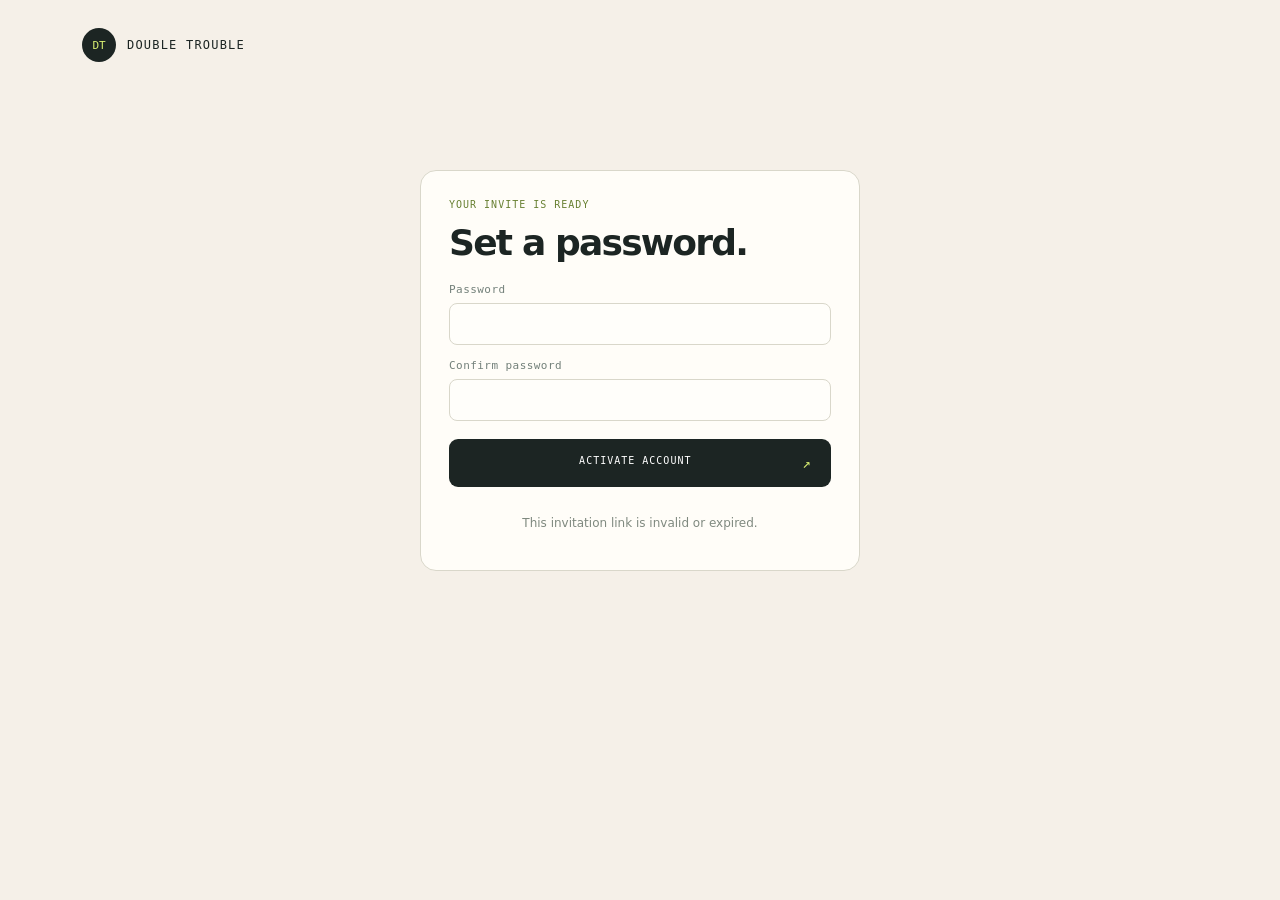
==== static/accept.html @ 458175ab "feat: build render-ready double trouble poc" ====
<!doctype html>
<html lang="en"><head><meta charset="utf-8"><meta name="viewport" content="width=device-width, initial-scale=1"><meta name="referrer" content="no-referrer"><title>Accept invitation — Double Trouble</title><link rel="stylesheet" href="/static/style.css"><script defer src="/static/accept.js"></script></head>
<body><main class="shell"><header class="topbar"><a class="brand" href="/"><span class="brand-mark">DT</span> DOUBLE TROUBLE</a></header><section class="auth-card"><p class="eyebrow">YOUR INVITE IS READY</p><h2>Set a password.</h2><form id="accept-form" class="auth-form"><label>Password<input name="password" type="password" minlength="12" autocomplete="new-password" required></label><label>Confirm password<input name="confirm" type="password" minlength="12" autocomplete="new-password" required></label><button class="primary">ACTIVATE ACCOUNT <span>↗</span></button></form><p id="accept-status" class="status" aria-live="polite">Use at least 12 characters.</p></section></main></body></html>
---- static/style.css ----
:root{--ink:#1c2523;--muted:#73807a;--paper:#f5f0e8;--card:#fffdf8;--lime:#d9ef72;--line:#d9d7ca;--pink:#ff8f80;--mono:'SFMono-Regular',Consolas,monospace;--sans:Inter,ui-sans-serif,system-ui,sans-serif}*{box-sizing:border-box}body{margin:0;background:var(--paper);color:var(--ink);font-family:var(--sans)}.shell{max-width:1200px;margin:auto;padding:28px 42px 22px}.topbar,footer{display:flex;align-items:center;justify-content:space-between}.brand{display:flex;align-items:center;gap:11px;color:var(--ink);font:500 12px var(--mono);letter-spacing:.1em;text-decoration:none}.brand-mark{display:grid;place-items:center;width:34px;height:34px;background:var(--ink);color:var(--lime);border-radius:50%;font-size:11px;letter-spacing:0}.tiny-pill,.eyebrow,.tabs,.duel-heading,.round-label,footer{font:10px var(--mono);letter-spacing:.1em}.tiny-pill{border:1px solid var(--line);border-radius:100px;padding:9px 13px;color:var(--muted)}.hero{width:min(720px,100%);margin:52px auto 35px}.eyebrow{color:#688032;margin:0 0 12px}.hero h1{font-size:clamp(54px,8vw,88px);line-height:.91;letter-spacing:-.075em;margin:0;font-weight:600}.hero h1 em{font-family:'Playfair Display',serif;font-weight:600;letter-spacing:-.055em;color:#708b3c}.intro{color:#67726d;font-size:16px;line-height:1.6;max-width:500px;margin:24px 0 28px}.tabs{display:flex;gap:6px;border-bottom:1px solid var(--line)}.tab{border:0;background:none;padding:13px 16px;color:#8a9188;font:10px var(--mono);letter-spacing:.08em;cursor:pointer;border-bottom:2px solid transparent}.tab.active{color:var(--ink);border-color:var(--ink)}.panel{background:var(--card);border:1px solid var(--line);border-top:0;border-radius:0 0 16px 16px;padding:26px}.hidden{display:none}.drop-zone{min-height:190px;border:1.5px dashed #bfc5b2;border-radius:12px;display:flex;flex-direction:column;align-items:center;justify-content:center;gap:8px;cursor:pointer;color:var(--muted);text-align:center}.drop-zone.dragging{border-color:#708b3c;background:#f5f8e9}.drop-zone strong{color:var(--ink);font-size:15px}.drop-zone span:last-of-type{font-size:12px}.upload-icon{display:grid;place-items:center;width:38px;height:38px;background:#eff3de;border-radius:50%;color:#667b32;font-size:22px}input[type=file]{position:absolute;width:1px;height:1px;opacity:0}.primary{width:100%;margin-top:13px;padding:16px 19px;background:var(--ink);border:0;border-radius:9px;color:white;font:10px var(--mono);letter-spacing:.1em;cursor:pointer}.primary:disabled{opacity:.45;cursor:not-allowed}.primary span{float:right;color:var(--lime);font-size:14px}.privacy-note{font-size:11px;line-height:1.5;color:#8b9188;text-align:center;margin:12px auto 0;max-width:490px}.status{text-align:center;color:#7f897f;font-size:12px;padding:17px 0 0}.results{display:grid;grid-template-columns:repeat(3,1fr);gap:12px;margin-top:16px}.result-card{border:1px solid var(--line);border-radius:10px;padding:13px}.result-card img{width:100%;aspect-ratio:1;object-fit:cover;border-radius:6px;background:#ece9df}.result-card b{display:block;margin-top:10px}.result-card small{color:var(--muted)}.duel-heading{display:flex;align-items:center;gap:8px;color:#68736c}.live-dot{width:7px;height:7px;border-radius:50%;background:#a8ca38}.round-label{margin-left:auto;color:#9b9d94;font-size:9px}.duel-card{display:grid;grid-template-columns:1fr 50px 1fr;align-items:center;gap:12px;margin:18px 0}.duel-choice{border:0;padding:0;background:transparent;cursor:pointer;color:inherit;text-align:left;width:100%}.duel-choice:hover .duel-placeholder{border-color:#8da64b}.duel-placeholder img{width:100%;height:145px;object-fit:cover;border-radius:10px 10px 0 0}.duel-placeholder{height:220px;border:1px solid var(--line);border-radius:12px;background:#faf8f1;display:flex;flex-direction:column;justify-content:center;align-items:center;gap:8px}.duel-placeholder span{font-size:30px}.duel-placeholder small{color:var(--muted)}.vs{text-align:center;font:italic 16px 'Playfair Display',serif;color:#a2a398}.rankings{list-style:none;padding:0;margin:10px 0}.rankings li{display:flex;justify-content:space-between;border-top:1px solid var(--line);padding:12px 4px;font-size:13px}.rankings .score{font:11px var(--mono);color:#75863c}footer{font-size:9px;color:#91968d;padding-top:22px;border-top:1px solid var(--line)}@media(max-width:640px){.shell{padding:18px}.hero{margin-top:48px}.hero h1{font-size:58px}.panel{padding:16px}.tiny-pill{font-size:8px;padding:8px}.results{grid-template-columns:repeat(2,1fr)}.duel-card{grid-template-columns:1fr 30px 1fr;gap:5px}.duel-placeholder{height:150px}.duel-placeholder img{height:85px}.duel-placeholder small{font-size:10px}.round-label{display:none}footer{font-size:8px}}
.account-bar{display:flex;align-items:center;gap:8px}.account-bar a{text-decoration:none}.account-bar button{background:transparent;cursor:pointer}.auth-card{width:min(440px,calc(100% - 36px));margin:12vh auto 80px;padding:28px;background:var(--card);border:1px solid var(--line);border-radius:16px}.auth-card h2{font-size:36px;letter-spacing:-.05em;margin:0 0 20px}.auth-form{display:grid;gap:14px}.auth-form label,.invite-form label{display:grid;gap:7px;color:var(--muted);font:11px var(--mono);letter-spacing:.04em}.auth-form input,.invite-form input,.invite-form select,.invite-result input{width:100%;padding:12px;border:1px solid var(--line);border-radius:8px;background:#fffefa;color:var(--ink);font:14px var(--sans)}.auth-form .primary{margin-top:4px}.admin-main{max-width:1100px;margin:50px auto}.admin-main>h1{font-size:clamp(50px,7vw,76px);letter-spacing:-.07em;margin:0 0 20px}.admin-section{margin:22px 0;padding:22px;background:var(--card);border:1px solid var(--line);border-radius:14px}.admin-section h2{font-size:19px;margin:0 0 16px}.admin-stats{display:grid;grid-template-columns:repeat(5,1fr);gap:10px}.admin-stats article{padding:18px;background:#e9eddc;border-radius:12px;display:grid;gap:8px}.admin-stats small,.section-title span{font:10px var(--mono);color:var(--muted)}.admin-stats b{font-size:28px}.invite-form{display:grid;grid-template-columns:2fr 1fr 1fr;align-items:end;gap:12px}.invite-form .primary{margin:0}.invite-result{margin-top:14px;padding:14px;background:#f0f3e4;border-radius:9px;font-size:13px}.invite-result input{margin:8px 0;font-family:var(--mono);font-size:11px}.invite-result small{display:block;color:var(--muted)}.table-wrap{overflow:auto}table{width:100%;border-collapse:collapse;font-size:12px}th,td{text-align:left;vertical-align:top;padding:11px 9px;border-top:1px solid var(--line);min-width:92px}th{font:9px var(--mono);color:var(--muted);letter-spacing:.08em}td select{border:1px solid var(--line);border-radius:5px;padding:5px;background:white}.state{font:10px var(--mono);color:#667b32}.state.error,.state.rejected,.state.blocked,.state.disabled{color:#b14e43}.small-action{border:1px solid var(--line);border-radius:6px;background:transparent;padding:6px 8px;cursor:pointer;color:var(--ink)}.section-title{display:flex;align-items:baseline;justify-content:space-between;gap:10px}.section-title h2{margin-bottom:14px}@media(max-width:720px){.admin-stats{grid-template-columns:repeat(2,1fr)}.invite-form{grid-template-columns:1fr}.invite-form .primary{margin-top:4px}.admin-main{margin:36px auto}.account-bar{gap:4px}.account-bar .tiny-pill{max-width:120px;overflow:hidden;text-overflow:ellipsis}}
.volume-list{margin:0;padding-left:20px}.volume-list li{padding:8px;border-top:1px solid var(--line);font-size:12px}.volume-list span{float:right;color:var(--muted);font:10px var(--mono)}
.result-message{grid-column:1/-1;margin:2px 0 0;text-align:center;color:var(--muted);font:11px var(--mono);letter-spacing:.04em}.easter-egg{color:#708b3c}
.faceoff-cta{grid-column:1/-1;justify-self:center;margin-top:4px;padding:10px 14px}
.verification-zone{min-height:145px;margin-top:13px}
.consent-panel{margin:14px 0 0;padding:16px;border:1px solid var(--line);border-radius:12px;display:grid;gap:12px}.consent-panel legend{padding:0 8px;font:10px var(--mono);letter-spacing:.1em;color:#68736c}.consent-panel label{display:flex;align-items:flex-start;gap:10px;color:var(--muted);font-size:12px;line-height:1.45}.consent-panel input{margin-top:3px;accent-color:#708b3c}.consent-panel input:disabled+span{opacity:.5}.consent-note{margin:0;color:#7d857e;font:10px var(--mono)}.consent-panel .small-action{justify-self:start}.narration{padding:12px;border-radius:9px;background:#eff3de;color:var(--ink);font-family:var(--sans);font-size:13px;letter-spacing:0}.luck-spiral{position:fixed;z-index:50;inset:0;display:grid;place-items:center;background:rgba(28,37,35,.72);backdrop-filter:blur(4px)}.luck-spiral.hidden{display:none}.spiral-orbit{position:absolute;width:190px;height:190px;border-radius:50%;border:8px dotted var(--lime);animation:spiral-spin 1.5s linear infinite}.orbit-two{width:125px;height:125px;border-style:dashed;border-color:var(--pink);animation-direction:reverse;animation-duration:1s}.spiral-core{z-index:1;color:white;text-align:center;font:11px/1.6 var(--mono);letter-spacing:.14em}.confetti-layer{position:fixed;z-index:60;inset:0;pointer-events:none;overflow:hidden}.confetti-layer i{position:absolute;top:-20px;width:9px;height:18px;border-radius:2px;animation:confetti-fall 2.5s ease-in forwards}@keyframes spiral-spin{to{transform:rotate(360deg)}}@keyframes confetti-fall{0%{translate:0 -5vh;rotate:0deg}100%{translate:var(--drift,30px) 110vh;rotate:720deg}}@media(prefers-reduced-motion:reduce){.spiral-orbit{animation:none}.confetti-layer i{animation-duration:.01ms}}
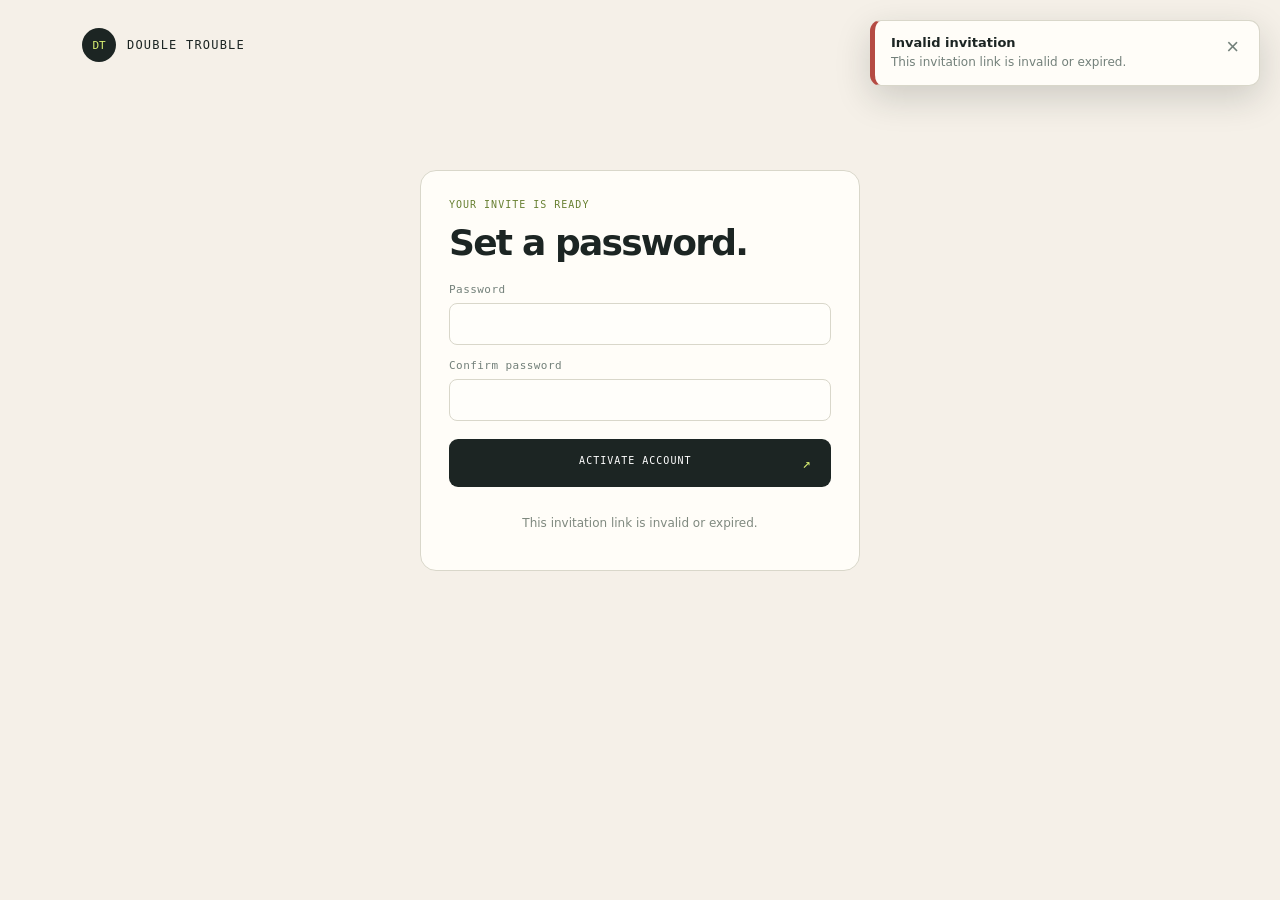
==== commit d4f1ae08: "feat: add consented Hot or Not portraits" ====
--- a/static/accept.html
+++ b/static/accept.html
@@ -1,3 +1,3 @@
 <!doctype html>
-<html lang="en"><head><meta charset="utf-8"><meta name="viewport" content="width=device-width, initial-scale=1"><meta name="referrer" content="no-referrer"><title>Accept invitation — Double Trouble</title><link rel="stylesheet" href="/static/style.css"><script defer src="/static/accept.js"></script></head>
+<html lang="en"><head><meta charset="utf-8"><meta name="viewport" content="width=device-width, initial-scale=1"><meta name="referrer" content="no-referrer"><title>Accept invitation - Double Trouble</title><link rel="stylesheet" href="/static/style.css"><script defer src="/static/notifications.js"></script><script defer src="/static/accept.js"></script></head>
 <body><main class="shell"><header class="topbar"><a class="brand" href="/"><span class="brand-mark">DT</span> DOUBLE TROUBLE</a></header><section class="auth-card"><p class="eyebrow">YOUR INVITE IS READY</p><h2>Set a password.</h2><form id="accept-form" class="auth-form"><label>Password<input name="password" type="password" minlength="12" autocomplete="new-password" required></label><label>Confirm password<input name="confirm" type="password" minlength="12" autocomplete="new-password" required></label><button class="primary">ACTIVATE ACCOUNT <span>↗</span></button></form><p id="accept-status" class="status" aria-live="polite">Use at least 12 characters.</p></section></main></body></html>
--- a/static/style.css
+++ b/static/style.css
@@ -2,6 +2,13 @@
 .account-bar{display:flex;align-items:center;gap:8px}.account-bar a{text-decoration:none}.account-bar button{background:transparent;cursor:pointer}.auth-card{width:min(440px,calc(100% - 36px));margin:12vh auto 80px;padding:28px;background:var(--card);border:1px solid var(--line);border-radius:16px}.auth-card h2{font-size:36px;letter-spacing:-.05em;margin:0 0 20px}.auth-form{display:grid;gap:14px}.auth-form label,.invite-form label{display:grid;gap:7px;color:var(--muted);font:11px var(--mono);letter-spacing:.04em}.auth-form input,.invite-form input,.invite-form select,.invite-result input{width:100%;padding:12px;border:1px solid var(--line);border-radius:8px;background:#fffefa;color:var(--ink);font:14px var(--sans)}.auth-form .primary{margin-top:4px}.admin-main{max-width:1100px;margin:50px auto}.admin-main>h1{font-size:clamp(50px,7vw,76px);letter-spacing:-.07em;margin:0 0 20px}.admin-section{margin:22px 0;padding:22px;background:var(--card);border:1px solid var(--line);border-radius:14px}.admin-section h2{font-size:19px;margin:0 0 16px}.admin-stats{display:grid;grid-template-columns:repeat(5,1fr);gap:10px}.admin-stats article{padding:18px;background:#e9eddc;border-radius:12px;display:grid;gap:8px}.admin-stats small,.section-title span{font:10px var(--mono);color:var(--muted)}.admin-stats b{font-size:28px}.invite-form{display:grid;grid-template-columns:2fr 1fr 1fr;align-items:end;gap:12px}.invite-form .primary{margin:0}.invite-result{margin-top:14px;padding:14px;background:#f0f3e4;border-radius:9px;font-size:13px}.invite-result input{margin:8px 0;font-family:var(--mono);font-size:11px}.invite-result small{display:block;color:var(--muted)}.table-wrap{overflow:auto}table{width:100%;border-collapse:collapse;font-size:12px}th,td{text-align:left;vertical-align:top;padding:11px 9px;border-top:1px solid var(--line);min-width:92px}th{font:9px var(--mono);color:var(--muted);letter-spacing:.08em}td select{border:1px solid var(--line);border-radius:5px;padding:5px;background:white}.state{font:10px var(--mono);color:#667b32}.state.error,.state.rejected,.state.blocked,.state.disabled{color:#b14e43}.small-action{border:1px solid var(--line);border-radius:6px;background:transparent;padding:6px 8px;cursor:pointer;color:var(--ink)}.section-title{display:flex;align-items:baseline;justify-content:space-between;gap:10px}.section-title h2{margin-bottom:14px}@media(max-width:720px){.admin-stats{grid-template-columns:repeat(2,1fr)}.invite-form{grid-template-columns:1fr}.invite-form .primary{margin-top:4px}.admin-main{margin:36px auto}.account-bar{gap:4px}.account-bar .tiny-pill{max-width:120px;overflow:hidden;text-overflow:ellipsis}}
 .volume-list{margin:0;padding-left:20px}.volume-list li{padding:8px;border-top:1px solid var(--line);font-size:12px}.volume-list span{float:right;color:var(--muted);font:10px var(--mono)}
 .result-message{grid-column:1/-1;margin:2px 0 0;text-align:center;color:var(--muted);font:11px var(--mono);letter-spacing:.04em}.easter-egg{color:#708b3c}
-.faceoff-cta{grid-column:1/-1;justify-self:center;margin-top:4px;padding:10px 14px}
+.hot-or-not-cta{grid-column:1/-1;justify-self:center;margin-top:4px;padding:10px 14px}
 .verification-zone{min-height:145px;margin-top:13px}
 .consent-panel{margin:14px 0 0;padding:16px;border:1px solid var(--line);border-radius:12px;display:grid;gap:12px}.consent-panel legend{padding:0 8px;font:10px var(--mono);letter-spacing:.1em;color:#68736c}.consent-panel label{display:flex;align-items:flex-start;gap:10px;color:var(--muted);font-size:12px;line-height:1.45}.consent-panel input{margin-top:3px;accent-color:#708b3c}.consent-panel input:disabled+span{opacity:.5}.consent-note{margin:0;color:#7d857e;font:10px var(--mono)}.consent-panel .small-action{justify-self:start}.narration{padding:12px;border-radius:9px;background:#eff3de;color:var(--ink);font-family:var(--sans);font-size:13px;letter-spacing:0}.luck-spiral{position:fixed;z-index:50;inset:0;display:grid;place-items:center;background:rgba(28,37,35,.72);backdrop-filter:blur(4px)}.luck-spiral.hidden{display:none}.spiral-orbit{position:absolute;width:190px;height:190px;border-radius:50%;border:8px dotted var(--lime);animation:spiral-spin 1.5s linear infinite}.orbit-two{width:125px;height:125px;border-style:dashed;border-color:var(--pink);animation-direction:reverse;animation-duration:1s}.spiral-core{z-index:1;color:white;text-align:center;font:11px/1.6 var(--mono);letter-spacing:.14em}.confetti-layer{position:fixed;z-index:60;inset:0;pointer-events:none;overflow:hidden}.confetti-layer i{position:absolute;top:-20px;width:9px;height:18px;border-radius:2px;animation:confetti-fall 2.5s ease-in forwards}@keyframes spiral-spin{to{transform:rotate(360deg)}}@keyframes confetti-fall{0%{translate:0 -5vh;rotate:0deg}100%{translate:var(--drift,30px) 110vh;rotate:720deg}}@media(prefers-reduced-motion:reduce){.spiral-orbit{animation:none}.confetti-layer i{animation-duration:.01ms}}
+
+.workspace{margin:0 auto 35px}.hero-header{margin-bottom:34px}.app-layout{display:grid;grid-template-columns:190px minmax(0,1fr);gap:18px;align-items:start}.side-nav{position:sticky;top:18px;display:grid;gap:8px}.nav-item{border:1px solid var(--line);border-radius:10px;background:var(--card);padding:14px;text-align:left;color:var(--muted);font:10px/1.35 var(--mono);letter-spacing:.08em;cursor:pointer}.nav-item:hover,.nav-item.active{border-color:var(--ink);color:var(--ink);background:#eff3de}.view-stack{min-width:0}.view-stack .panel{border-top:1px solid var(--line);border-radius:16px}.compact{margin:12px 0 18px;max-width:none}.verification-zone{margin-top:12px}.standalone-consent{display:flex;gap:9px;align-items:flex-start;margin:14px 2px;color:var(--muted);font-size:12px;line-height:1.5}.standalone-consent input{accent-color:#708b3c}.nickname-row span{width:100%;font-weight:600;color:var(--ink)}.nickname-row input{display:block;width:100%;margin-top:7px;padding:10px 12px;border:1px solid var(--line);border-radius:8px;background:white;color:var(--ink)}.result-card{overflow:hidden}.result-card img,.portrait-missing{width:100%;aspect-ratio:1;object-fit:cover;border-radius:6px;background:#ece9df}.portrait-missing{display:grid;place-items:center;padding:12px;text-align:center;color:var(--muted);font:9px/1.4 var(--mono);letter-spacing:.08em}.query-card{border-color:#8da64b;background:#f7fae9}.result-message,.hot-or-not-cta{grid-column:1/-1}.self-result{display:flex;justify-content:center;gap:12px;align-items:center;padding:14px;border-radius:10px;background:#eff3de;font:12px var(--mono)}.self-result b{color:#667b32}.notification-stack{position:fixed;z-index:100;right:20px;top:20px;width:min(390px,calc(100vw - 40px));display:grid;gap:10px}.notification{display:flex;justify-content:space-between;gap:16px;padding:14px 14px 14px 16px;border:1px solid var(--line);border-left:5px solid #708b3c;border-radius:11px;background:var(--card);box-shadow:0 12px 35px rgba(28,37,35,.18);animation:notification-in .2s ease-out}.notification-error{border-left-color:#b54b43}.notification-warning{border-left-color:#d49a28}.notification strong{display:block;font-size:13px}.notification p{margin:4px 0 0;color:var(--muted);font-size:12px;line-height:1.4}.notification button{align-self:start;border:0;background:transparent;color:var(--muted);font-size:22px;line-height:1;cursor:pointer}@keyframes notification-in{from{opacity:0;transform:translateY(-8px)}to{opacity:1;transform:translateY(0)}}
+
+.my-rank{display:grid;grid-template-columns:auto 1fr auto;grid-template-rows:auto auto;align-items:center;gap:2px 14px;margin-top:18px;padding:13px 16px;border:1px solid #8da64b;border-radius:10px;background:#f4f8df}.my-rank.hidden{display:none}.my-rank span{grid-row:1/-1;font:9px var(--mono);letter-spacing:.1em;color:#687b35}.my-rank strong{grid-row:1/-1;font:600 30px 'Playfair Display',serif;color:#62772f}.my-rank b{font-size:13px}.my-rank small{color:var(--muted)}.rankings .own-ranking{background:#f4f8df;font-weight:600}.duel-choice:disabled{cursor:default}.duel-choice.vote-winner{animation:vote-winner 1.15s ease both}.duel-choice.vote-loser{animation:vote-loser 1.15s ease both}@keyframes vote-winner{35%{transform:translateY(-8px) scale(1.025)}100%{transform:scale(1.015);filter:drop-shadow(0 8px 12px rgba(112,139,60,.28))}}@keyframes vote-loser{100%{transform:scale(.96);opacity:.38;filter:grayscale(.75)}}
+
+@media(prefers-reduced-motion:reduce){.duel-choice.vote-winner,.duel-choice.vote-loser{animation:none}}
+@media(max-width:760px){.app-layout{grid-template-columns:1fr}.side-nav{position:static;grid-template-columns:repeat(3,1fr)}.nav-item{text-align:center;padding:11px 7px;font-size:8px}.hero-header{margin-top:42px}.notification-stack{right:12px;top:12px;width:calc(100vw - 24px)}.my-rank{grid-template-columns:auto 1fr}.my-rank span{grid-row:auto;grid-column:1/-1}.my-rank strong{grid-row:2/4}.my-rank b,.my-rank small{grid-column:2}}
